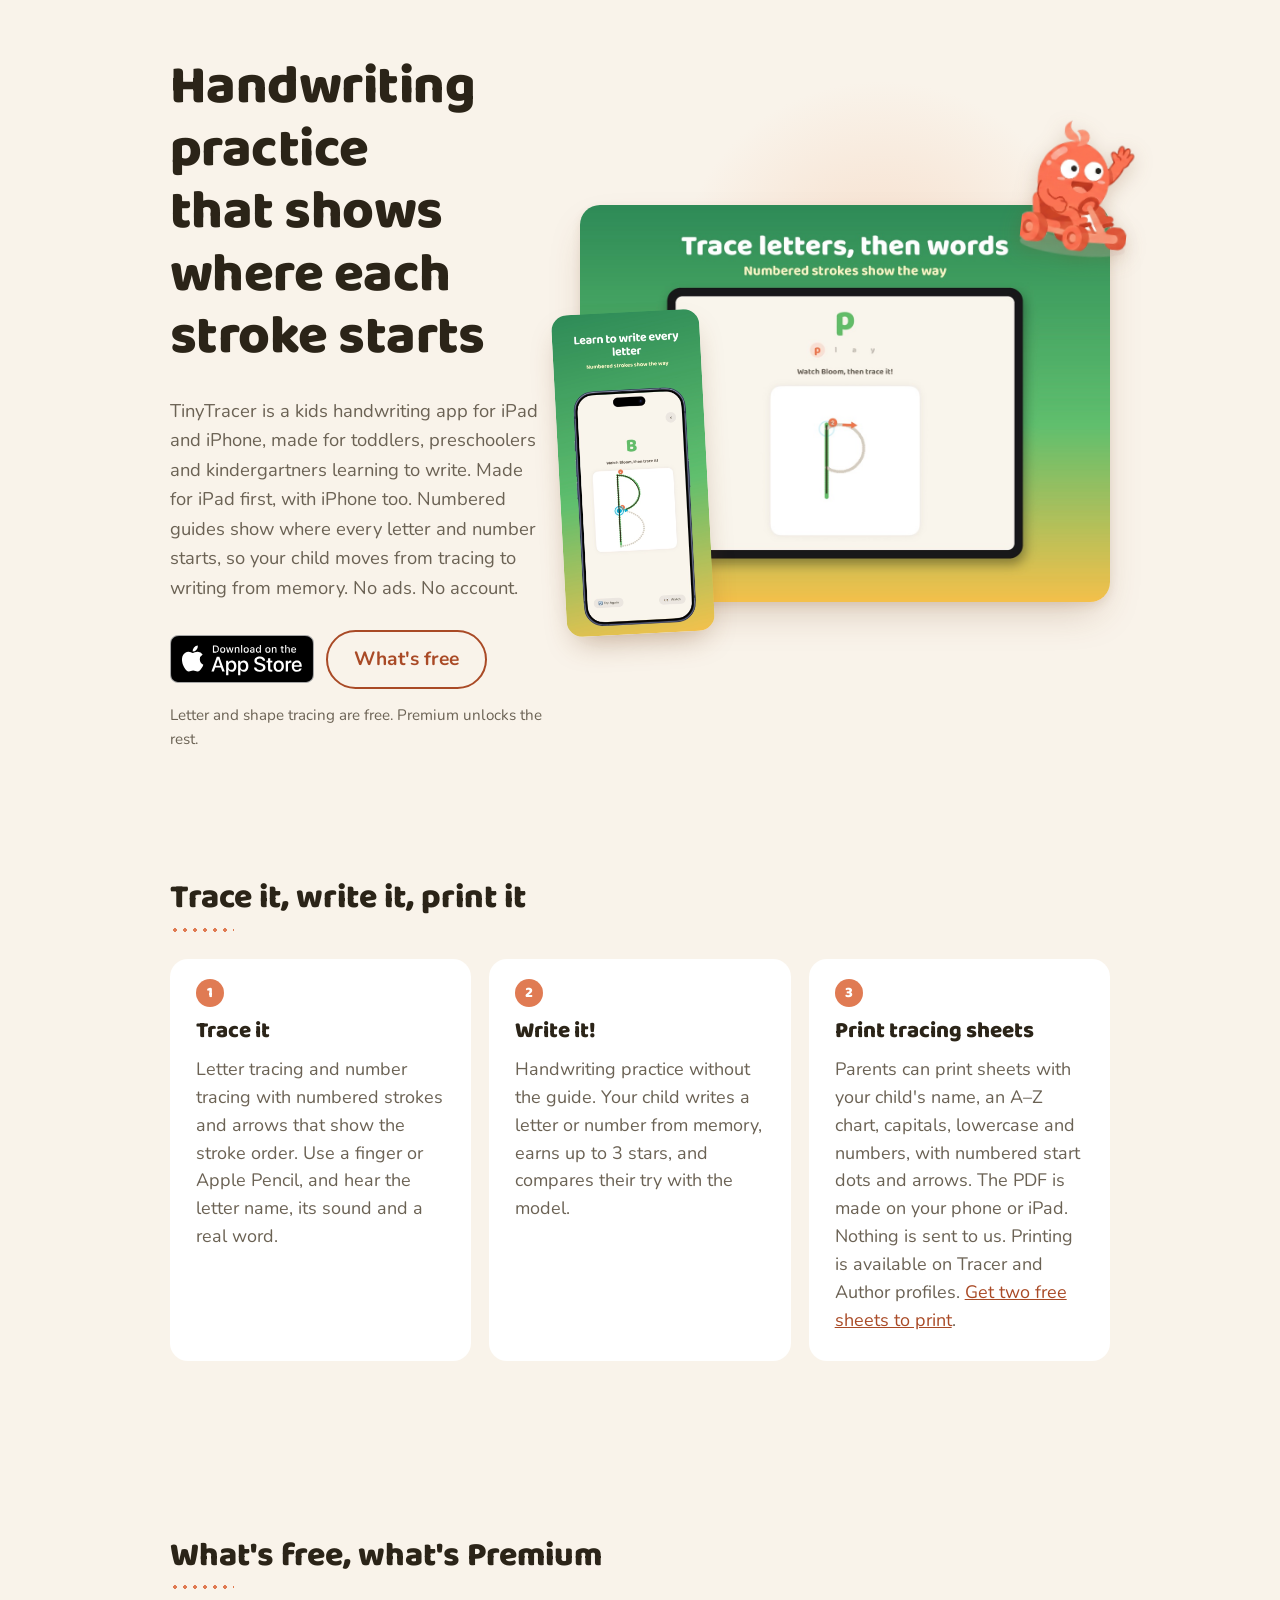
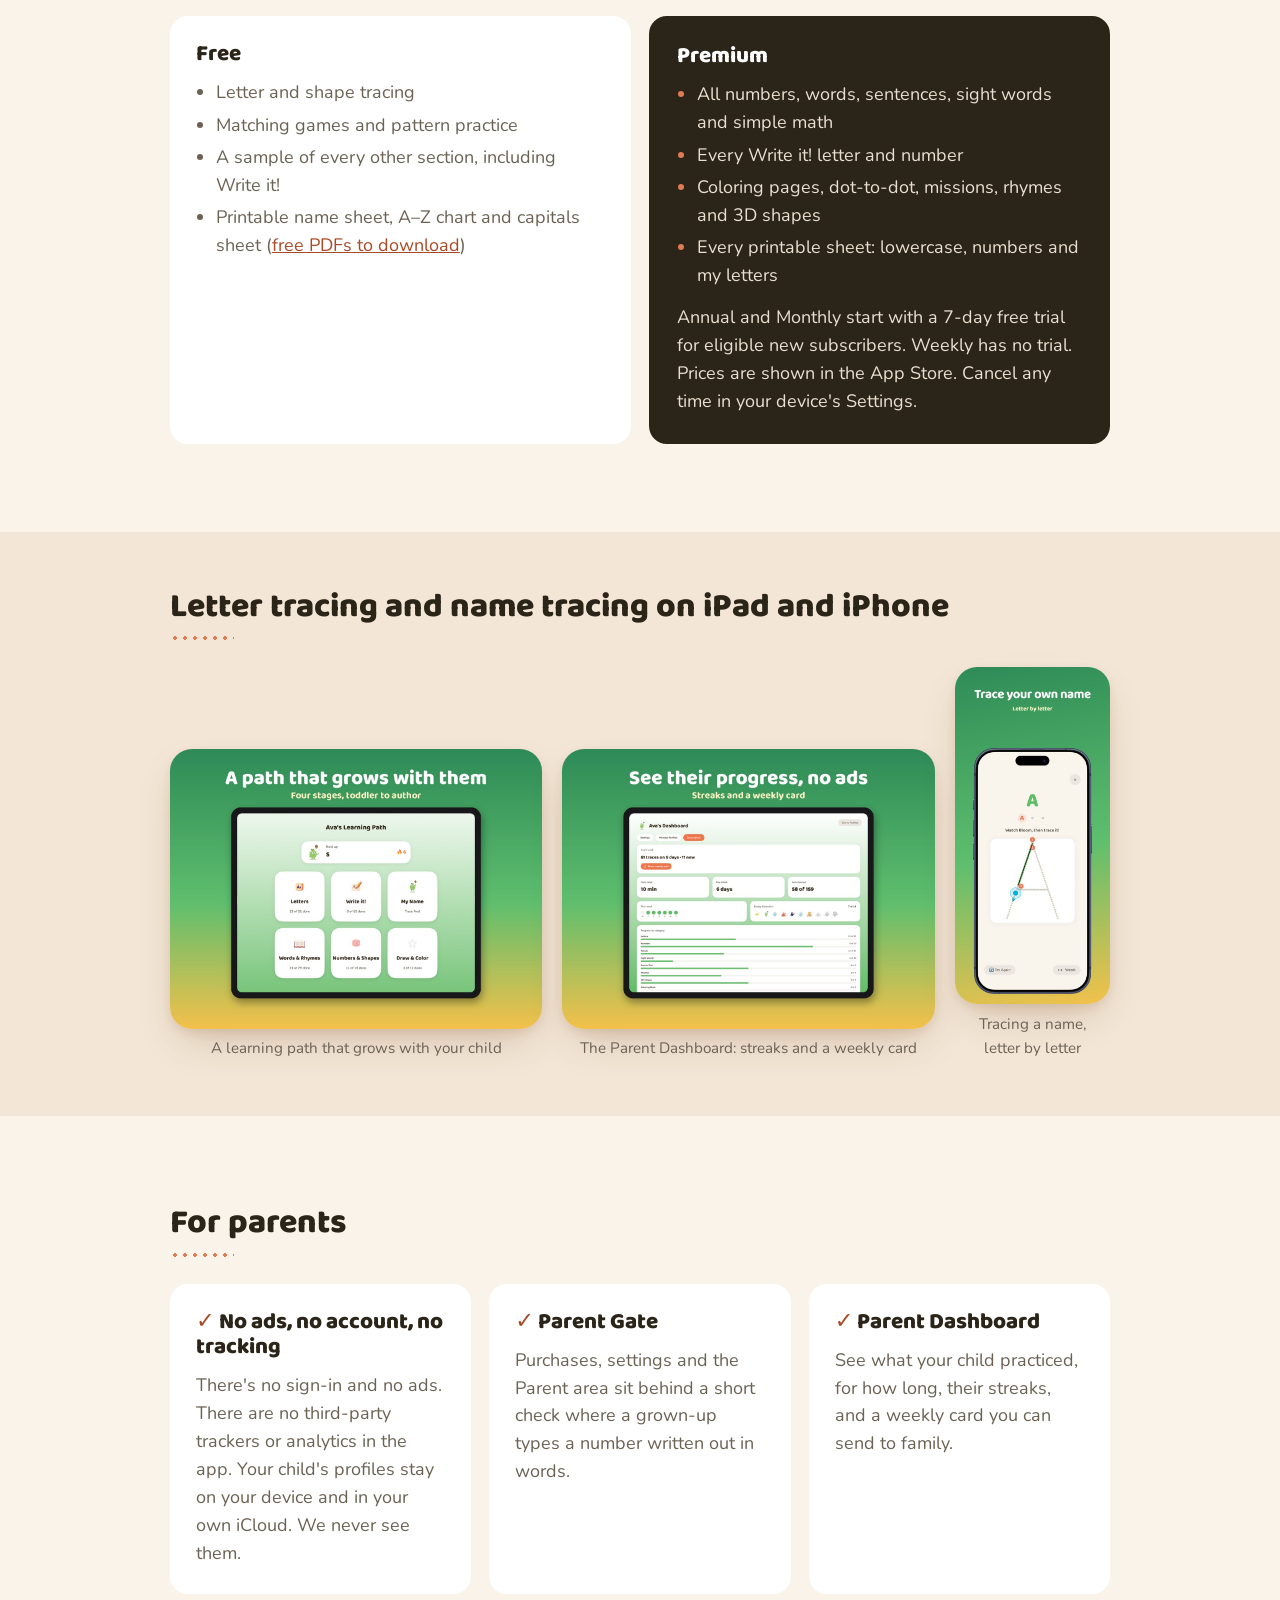
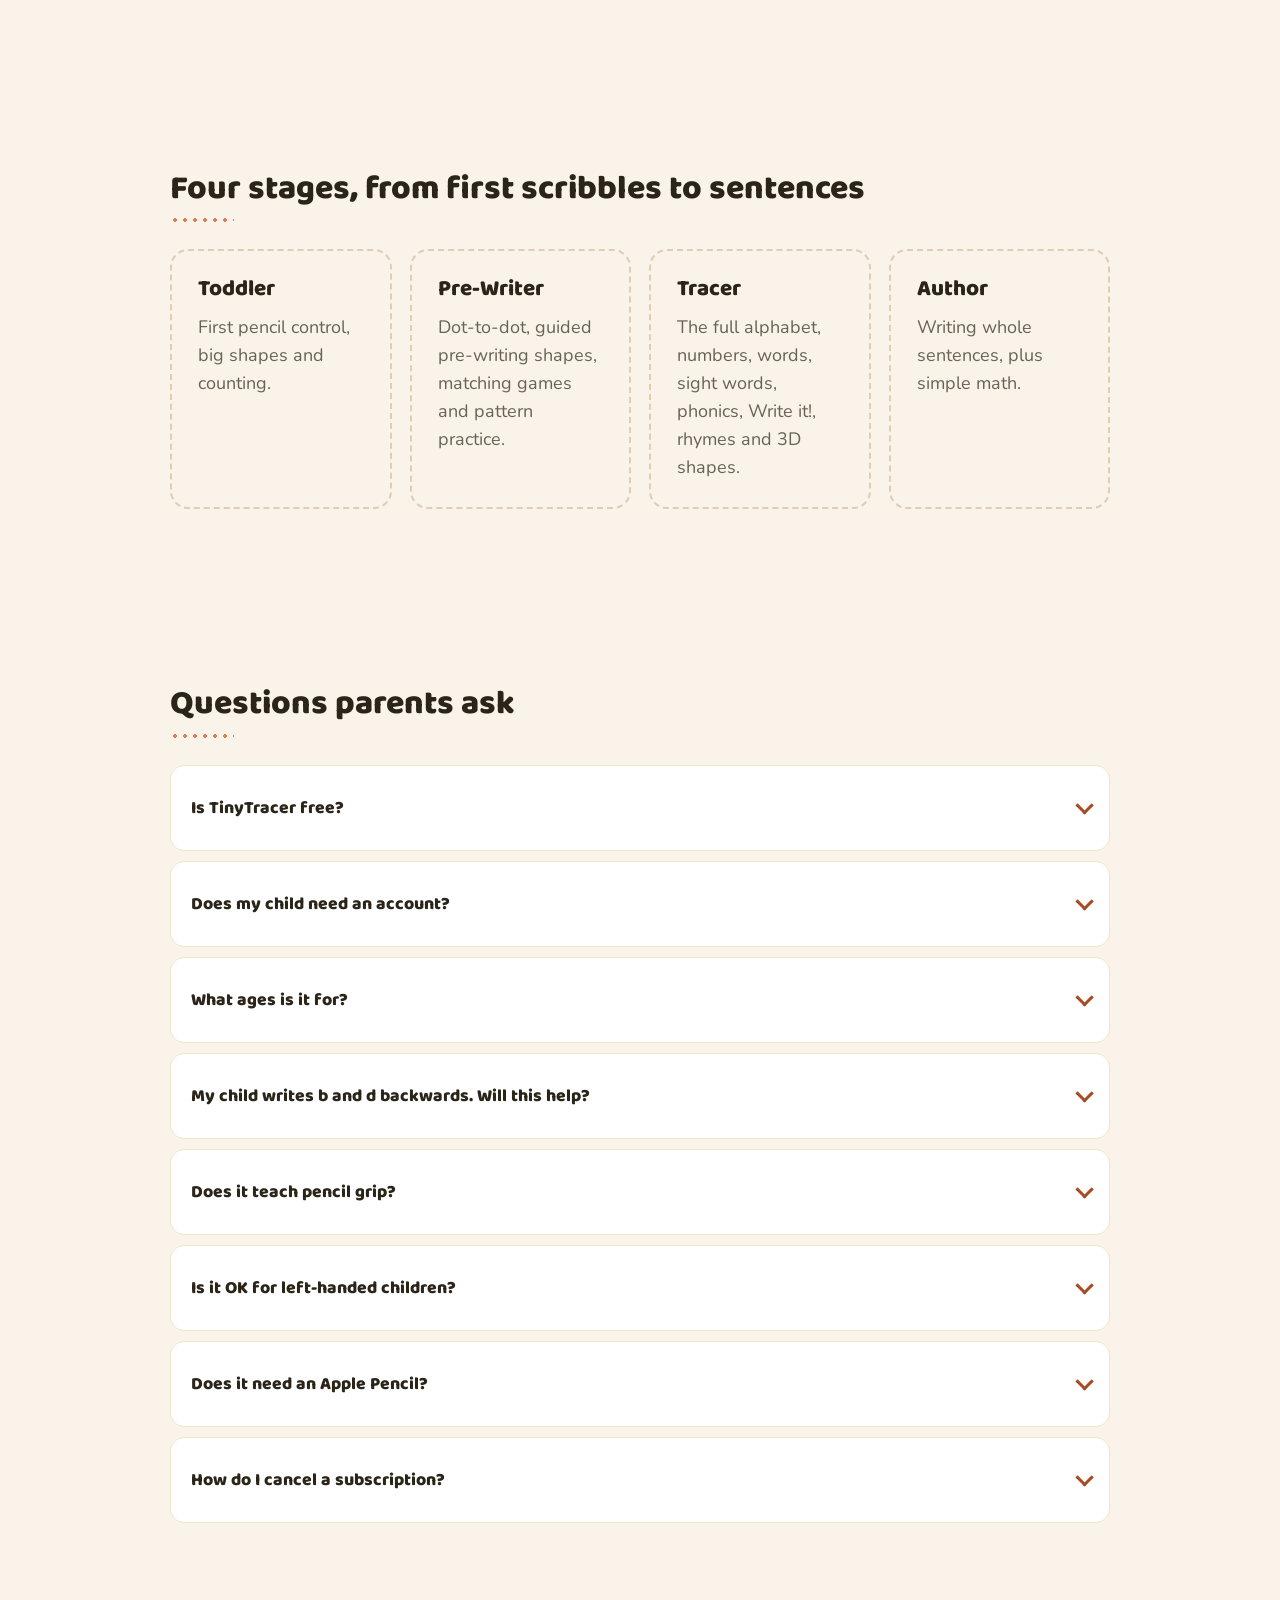
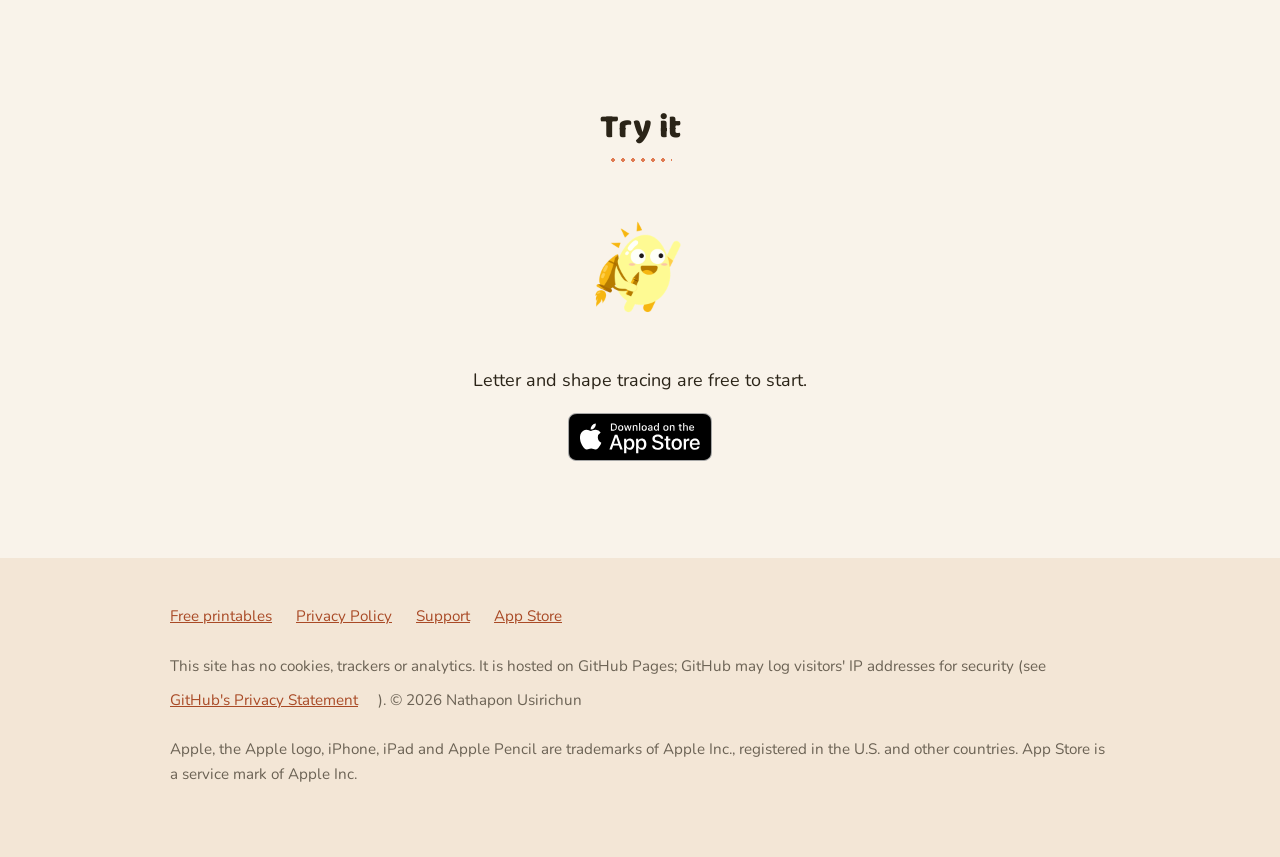
==== index.html @ d0580b0e "TinyTracer landing page and free printables Co-Authored-By: Claude Sonnet 5.5 <noreply@anthropic.com" ====
<!doctype html>
<html lang="en">
<head>
<meta charset="utf-8">
<meta name="viewport" content="width=device-width,initial-scale=1">
<title>Kids Handwriting &amp; Letter Tracing App for iPad | TinyTracer</title>
<meta name="description" content="Kids trace letters and numbers stroke by stroke, then write them from memory. Printable tracing sheets for parents. No ads, no account. iPad and iPhone.">
<link rel="canonical" href="https://nusirichun.github.io/tinytracer/">
<link rel="preload" href="fonts/Baloo2-ExtraBold.ttf" as="font" type="font/ttf" crossorigin>
<link rel="stylesheet" href="style.css">
<meta property="og:type" content="website">
<meta property="og:url" content="https://nusirichun.github.io/tinytracer/">
<meta property="og:title" content="TinyTracer: Kids Handwriting App">
<meta property="og:description" content="Handwriting practice for toddlers, preschool and kindergarten. Numbered stroke guides, write-from-memory, printable sheets. No ads, no account.">
<meta property="og:image" content="https://nusirichun.github.io/tinytracer/img/ipad-trace.jpg">
<meta name="twitter:card" content="summary_large_image">
<script type="application/ld+json">
{"@context":"https://schema.org","@type":"MobileApplication","name":"TinyTracer: Kids Handwriting","applicationCategory":"EducationalApplication","operatingSystem":"iOS, iPadOS","description":"A kids handwriting app: letter and number tracing with numbered stroke guides, write-from-memory practice, and printable tracing sheets. No ads, no account.","url":"https://nusirichun.github.io/tinytracer/","installUrl":"https://apps.apple.com/app/id6794721203","screenshot":["https://nusirichun.github.io/tinytracer/img/ipad-trace.jpg","https://nusirichun.github.io/tinytracer/img/ipad-home.jpg","https://nusirichun.github.io/tinytracer/img/ipad-dashboard.jpg"],"inLanguage":"en","offers":{"@type":"Offer","price":"0","priceCurrency":"USD"}}
</script>
</head>
<body>
<main class="wrap">

<header class="hero">
  <div>
    <h1>Handwriting practice that shows where each stroke starts</h1>
    <p class="sub">TinyTracer is a kids handwriting app for iPad and iPhone, made for toddlers, preschoolers and kindergartners learning to write. Made for iPad first, with iPhone too. Numbered guides show where every letter and number starts, so your child moves from tracing to writing from memory. No ads. No account.</p>
    <div class="ctas">
      <a class="badge" href="https://apps.apple.com/app/id6794721203"><img src="img/app-store-badge.svg" width="144" height="48" alt="Download on the App Store"></a>
      <a class="btn alt" href="#free">What's free</a>
    </div>
    <p class="note">Letter and shape tracing are free. Premium unlocks the rest.</p>
  </div>
  <div class="visual">
    <img class="ipad" src="img/ipad-trace.jpg" width="600" height="450" fetchpriority="high" alt="TinyTracer on iPad: tracing the letter p with numbered strokes">
    <img class="buddy" src="img/pip-wave.png" width="243" height="323" alt="Pip, a TinyTracer buddy, waving">
    <img class="phone" src="img/trace.jpg" width="140" height="304" alt="TinyTracer on iPhone: tracing the letter B">
  </div>
</header>

<section aria-labelledby="do">
  <h2 id="do">Trace it, write it, print it</h2>
  <div class="grid three steps">
    <div class="card"><h3>Trace it</h3><p>Letter tracing and number tracing with numbered strokes and arrows that show the stroke order. Use a finger or Apple Pencil, and hear the letter name, its sound and a real word.</p></div>
    <div class="card"><h3>Write it!</h3><p>Handwriting practice without the guide. Your child writes a letter or number from memory, earns up to 3 stars, and compares their try with the model.</p></div>
    <div class="card" id="sheets"><h3>Print tracing sheets</h3><p>Parents can print sheets with your child's name, an A–Z chart, capitals, lowercase and numbers, with numbered start dots and arrows. The PDF is made on your phone or iPad. Nothing is sent to us. Printing is available on Tracer and Author profiles. <a href="printables/">Get two free sheets to print</a>.</p></div>
  </div>
</section>

<section aria-labelledby="free">
  <h2 id="free">What's free, what's Premium</h2>
  <div class="grid two">
    <div class="card"><h3>Free</h3>
      <ul><li>Letter and shape tracing</li><li>Matching games and pattern practice</li><li>A sample of every other section, including Write it!</li><li>Printable name sheet, A–Z chart and capitals sheet (<a href="printables/">free PDFs to download</a>)</li></ul>
    </div>
    <div class="card premium"><h3>Premium</h3>
      <ul><li>All numbers, words, sentences, sight words and simple math</li><li>Every Write it! letter and number</li><li>Coloring pages, dot-to-dot, missions, rhymes and 3D shapes</li><li>Every printable sheet: lowercase, numbers and my letters</li></ul>
      <p>Annual and Monthly start with a 7-day free trial for eligible new subscribers. Weekly has no trial. Prices are shown in the App Store. Cancel any time in your device's Settings.</p>
    </div>
  </div>
</section>

<section aria-labelledby="see" class="band">
  <div class="wrap">
    <h2 id="see">Letter tracing and name tracing on iPad and iPhone</h2>
    <div class="shots wide">
      <figure><img src="img/ipad-home.jpg" width="600" height="450" loading="lazy" alt="TinyTracer on iPad: a child's learning path with letters, Write it!, my name, words, numbers and coloring"><figcaption>A learning path that grows with your child</figcaption></figure>
      <figure><img src="img/ipad-dashboard.jpg" width="600" height="450" loading="lazy" alt="TinyTracer Parent Dashboard on iPad: weekly card, streak and progress by category"><figcaption>The Parent Dashboard: streaks and a weekly card</figcaption></figure>
      <figure class="tall"><img src="img/name-trace.jpg" width="260" height="565" loading="lazy" alt="TinyTracer on iPhone: name tracing, letter by letter"><figcaption>Tracing a name, letter by letter</figcaption></figure>
    </div>
  </div>
</section>

<section aria-labelledby="parents">
  <h2 id="parents">For parents</h2>
  <div class="grid three ticks">
    <div class="card"><h3>No ads, no account, no tracking</h3><p>There's no sign-in and no ads. There are no third-party trackers or analytics in the app. Your child's profiles stay on your device and in your own iCloud. We never see them.</p></div>
    <div class="card"><h3>Parent Gate</h3><p>Purchases, settings and the Parent area sit behind a short check where a grown-up types a number written out in words.</p></div>
    <div class="card"><h3>Parent Dashboard</h3><p>See what your child practiced, for how long, their streaks, and a weekly card you can send to family.</p></div>
  </div>
</section>

<section aria-labelledby="stages">
  <h2 id="stages">Four stages, from first scribbles to sentences</h2>
  <div class="grid four dashed">
    <div class="card"><h3>Toddler</h3><p>First pencil control, big shapes and counting.</p></div>
    <div class="card"><h3>Pre-Writer</h3><p>Dot-to-dot, guided pre-writing shapes, matching games and pattern practice.</p></div>
    <div class="card"><h3>Tracer</h3><p>The full alphabet, numbers, words, sight words, phonics, Write it!, rhymes and 3D shapes.</p></div>
    <div class="card"><h3>Author</h3><p>Writing whole sentences, plus simple math.</p></div>
  </div>
</section>

<section aria-labelledby="faq">
  <h2 id="faq">Questions parents ask</h2>
  <details><summary>Is TinyTracer free?</summary><p>Letter and shape tracing, matching games and pattern practice are free, with a free sample of every other section. Premium unlocks the rest.</p></details>
  <details><summary>Does my child need an account?</summary><p>No. There is no sign-in. Profiles stay on your device and, if you use iCloud, in your own iCloud account.</p></details>
  <details><summary>What ages is it for?</summary><p>Kids learning their first letters, roughly toddler through kindergarten, with four stages from first scribbles to sentences. Some older kids who are still practicing letter formation enjoy it too, though the style is bright and playful, so very confident writers may find it too easy. The App Store lists TinyTracer as Made for Ages 0–5, which is Apple's Kids category label.</p></details>
  <details><summary>My child writes b and d backwards. Will this help?</summary><p>We can't promise it will fix it. Every letter starts at a numbered dot with an arrow, so b and d start in different places each time. Many young children reverse letters. If you're worried, ask their teacher or doctor.</p></details>
  <details><summary>Does it teach pencil grip?</summary><p>No. A finger or Apple Pencil on glass isn't the same as a pencil on paper. That's one reason the printable sheets exist: print one and practice with a real pencil.</p></details>
  <details><summary>Is it OK for left-handed children?</summary><p>Tracing works with either hand. A left-handed layout isn't in the app yet, and it's planned for a later update.</p></details>
  <details><summary>Does it need an Apple Pencil?</summary><p>No. A finger works. Apple Pencil works on iPad if you have one.</p></details>
  <details><summary>How do I cancel a subscription?</summary><p>In the Settings app, tap your name, then Subscriptions, then TinyTracer. Subscriptions are managed by Apple.</p></details>
</section>

<section class="closing" aria-labelledby="try">
  <h2 id="try">Try it</h2>
  <img class="buddy-closing" src="img/sunny.png" width="160" height="160" loading="lazy" alt="Sunny, a TinyTracer buddy">
  <p>Letter and shape tracing are free to start.</p>
  <a class="badge" href="https://apps.apple.com/app/id6794721203"><img src="img/app-store-badge.svg" width="144" height="48" alt="Download on the App Store"></a>
</section>

</main>
<footer>
  <div class="wrap">
    <a href="printables/">Free printables</a>
    <a href="https://nusirichun.github.io/tinytracer-legal/">Privacy Policy</a>
    <a href="https://nusirichun.github.io/tinytracer-legal/support.html">Support</a>
    <a href="https://apps.apple.com/app/id6794721203">App Store</a>
    <p>This site has no cookies, trackers or analytics. It is hosted on GitHub Pages; GitHub may log visitors' IP addresses for security (see <a href="https://docs.github.com/site-policy/privacy-policies/github-general-privacy-statement">GitHub's Privacy Statement</a>). © 2026 Nathapon Usirichun</p>
    <p>Apple, the Apple logo, iPhone, iPad and Apple Pencil are trademarks of Apple Inc., registered in the U.S. and other countries. App Store is a service mark of Apple Inc.</p>
  </div>
</footer>
</body>
</html>
---- style.css ----
@font-face{font-family:Baloo;src:url(fonts/Baloo2-ExtraBold.ttf);font-weight:800;font-display:swap}
@font-face{font-family:Nunito;src:url(fonts/Nunito-Regular.ttf);font-weight:400;font-display:swap}
@font-face{font-family:Nunito;src:url(fonts/Nunito-Bold.ttf);font-weight:700;font-display:swap}
:root{--cream:#f9f3ea;--coral:#e07b53;--coral-ink:#a94a26;--ink:#2b2418;--muted:#6b6254;--card:#fff;--tint:#f3e6d6}
*{box-sizing:border-box}
body{margin:0;background:var(--cream);color:var(--ink);font:400 18px/1.6 Nunito,system-ui,sans-serif}
h1,h2,h3{font-family:Baloo,system-ui,sans-serif;font-weight:800;line-height:1.15;margin:0 0 .5em}
h1{font-size:clamp(2.1rem,7vw,3.4rem);text-wrap:balance;letter-spacing:-.01em}
h2{font-size:clamp(1.5rem,4vw,2.1rem);margin-bottom:.8em;text-wrap:balance}
h2::after{content:"";display:block;width:64px;height:4px;margin-top:10px;background:radial-gradient(circle,var(--coral) 1.6px,transparent 2px) 0 0/10px 4px repeat-x}
h3{font-size:1.4rem}
a{color:var(--coral-ink)}
a:focus-visible,summary:focus-visible{outline:3px solid var(--coral-ink);outline-offset:3px;border-radius:8px}
.wrap{max-width:980px;margin:0 auto;padding:0 20px}
section{padding:clamp(48px,8vw,88px) 0}
.hero{position:relative;display:grid;gap:32px;align-items:center;padding:56px 0 40px}
.hero::after{content:"";position:absolute;z-index:-1;right:2%;top:10%;width:min(420px,70vw);aspect-ratio:1;border-radius:50%;background:radial-gradient(circle,#f6dcc8 0%,rgba(249,243,234,0) 70%)}
@media(min-width:800px){.hero{grid-template-columns:5fr 7fr}}
.sub{font-size:1.15rem;color:var(--muted);max-width:34em;margin:0 0 28px;text-wrap:balance}
.note{margin:14px 0 0;font-size:.95rem;color:var(--muted)}
.ctas{display:flex;flex-wrap:wrap;gap:12px;margin-top:8px}
.btn{display:inline-block;background:var(--coral);color:var(--ink);font-weight:700;font-size:1.2rem;text-decoration:none;padding:12px 26px;min-height:48px;border-radius:999px}
.btn.alt{background:transparent;color:var(--coral-ink);border:2px solid var(--coral-ink)}
@media(max-width:480px){.btn{display:block;text-align:center;width:100%}}
.shot,.shots img{box-shadow:0 1px 0 rgba(255,255,255,.4) inset,0 18px 40px -12px rgba(120,70,30,.28),0 4px 10px rgba(120,70,30,.10)}
.visual{position:relative;justify-self:center;width:100%;max-width:560px}
.ipad{display:block;width:100%;height:auto;border-radius:20px;box-shadow:0 1px 0 rgba(255,255,255,.4) inset,0 18px 40px -12px rgba(120,70,30,.28),0 4px 10px rgba(120,70,30,.10)}
.phone{position:absolute;left:-4%;bottom:-8%;width:28%;height:auto;border-radius:16px;box-shadow:0 14px 30px -10px rgba(120,70,30,.4);transform:rotate(-3deg)}
.shot{width:100%;max-width:300px;height:auto;border-radius:28px;justify-self:center;transform:rotate(2deg)}
@media(max-width:799px){.visual{max-width:440px;margin-bottom:24px}}
.grid{display:grid;gap:18px}
@media(min-width:700px) and (max-width:979px){.grid.four{grid-template-columns:1fr 1fr}}
@media(min-width:700px){.grid.two{grid-template-columns:1fr 1fr}.grid.three{grid-template-columns:repeat(3,1fr)}.grid.four{grid-template-columns:repeat(4,1fr)}}
.card{background:var(--card);border-radius:18px;padding:26px}
.card p,.card ul{margin:0;color:var(--muted);line-height:1.55}
.card ul{padding-left:1.1em}
.card li{margin:.25em 0}
.card ul+p{margin-top:14px}
.premium{background:var(--ink);color:#f9f3ea;border:2px solid var(--ink)}.premium h3{color:#fff}.premium p,.premium ul{color:#e9dfd0}.premium li::marker{color:var(--coral)}.premium a{color:#f4b393}
.steps{counter-reset:step}
.steps .card{counter-increment:step;position:relative;padding-top:60px}
.steps .card::before{content:counter(step);position:absolute;top:20px;left:26px;width:28px;height:28px;border-radius:50%;background:var(--coral);color:#fff;font:800 15px/28px Baloo,sans-serif;text-align:center}
.ticks h3::before{content:"✓ ";color:var(--coral-ink)}
.dashed .card{background:transparent;border:2px dashed #e0cdb4}
.band{background:var(--tint);margin:0 calc(50% - 50vw);padding:56px calc(50vw - 50%)}
.band .wrap{padding:0}
body{overflow-x:clip}
.shots{display:flex;gap:20px;flex-wrap:wrap;justify-content:center}
.shots{margin-top:20px}
.shots.wide{align-items:flex-end}.shots.wide figure{max-width:440px}@media(min-width:760px){.shots.wide{flex-wrap:nowrap}.shots.wide figure{flex:3 1 0;max-width:none}.shots.wide figure.tall{flex:1.25 1 0}}
.shots figure{margin:0;max-width:260px;text-align:center;font-size:.95rem;color:var(--muted);text-wrap:balance}
.shots img{width:100%;height:auto;border-radius:22px}
@media(max-width:600px){.shots{flex-wrap:nowrap;overflow-x:auto;scroll-snap-type:x mandatory;justify-content:flex-start;padding-bottom:8px}.shots figure{flex:0 0 75%;scroll-snap-align:center}}
details{background:var(--card);border:1px solid #efe4d4;border-radius:14px;padding:14px 20px;margin:10px 0}
summary{min-height:56px;list-style:none;display:flex;justify-content:space-between;align-items:center;cursor:pointer;font-family:Baloo,sans-serif;font-weight:800;font-size:1.1rem}
summary::-webkit-details-marker{display:none}
summary::after{content:"";flex:none;width:10px;height:10px;margin-left:12px;border-right:3px solid var(--coral-ink);border-bottom:3px solid var(--coral-ink);transform:rotate(45deg) translateY(-3px)}
details[open] summary::after{transform:rotate(-135deg)}
details[open]{border-color:var(--coral)}
details p{margin:10px 0 0;color:var(--muted)}
.closing{text-align:center}
.closing h2::after{margin-left:auto;margin-right:auto}
footer{padding:36px 0 56px;color:var(--muted);font-size:.95rem;background:var(--tint)}
footer a{display:inline-block;padding:10px 0;margin-right:20px}
@media(prefers-reduced-motion:no-preference){
  .btn{transition:transform .15s,box-shadow .15s}
  .btn:focus-visible{outline:3px solid var(--ink);outline-offset:3px}
  .btn:hover{transform:translateY(-2px);box-shadow:0 6px 16px -6px rgba(169,74,38,.5)}
  .visual{animation:float 6s ease-in-out infinite}
  @keyframes float{50%{transform:translateY(-6px)}}
  h2::after{animation:trace 1.2s ease-out both}
  @keyframes trace{from{width:0}}
}
@media(max-width:759px){.shots.wide{align-items:flex-start}.shots.wide figure.tall{flex-basis:45%}}

.buddy{position:absolute;right:-4%;top:-22%;width:20%;height:auto;transform:rotate(6deg);filter:drop-shadow(0 6px 10px rgba(120,70,30,.25))}
.buddy-closing{display:block;margin:0 auto 8px;width:160px;height:auto}
@media(max-width:799px){.visual{padding-top:64px}.buddy{top:0;right:3%;width:20%}.phone{left:0;bottom:-6%;width:26%}}

.hero.single{display:block;padding-bottom:8px}
.sheet-section{padding-top:32px}
.sheet img{display:block;width:100%;height:auto;border-radius:12px;border:1px solid #efe4d4;margin-bottom:16px}
.sheet .ctas{margin-top:16px}
.sheet p{margin-bottom:0}

.badge{display:inline-block;line-height:0;border-radius:8px}.badge img{display:block;height:48px;width:auto}
.ctas .badge{align-self:center}
@media(max-width:480px){.ctas .badge{align-self:flex-start}}
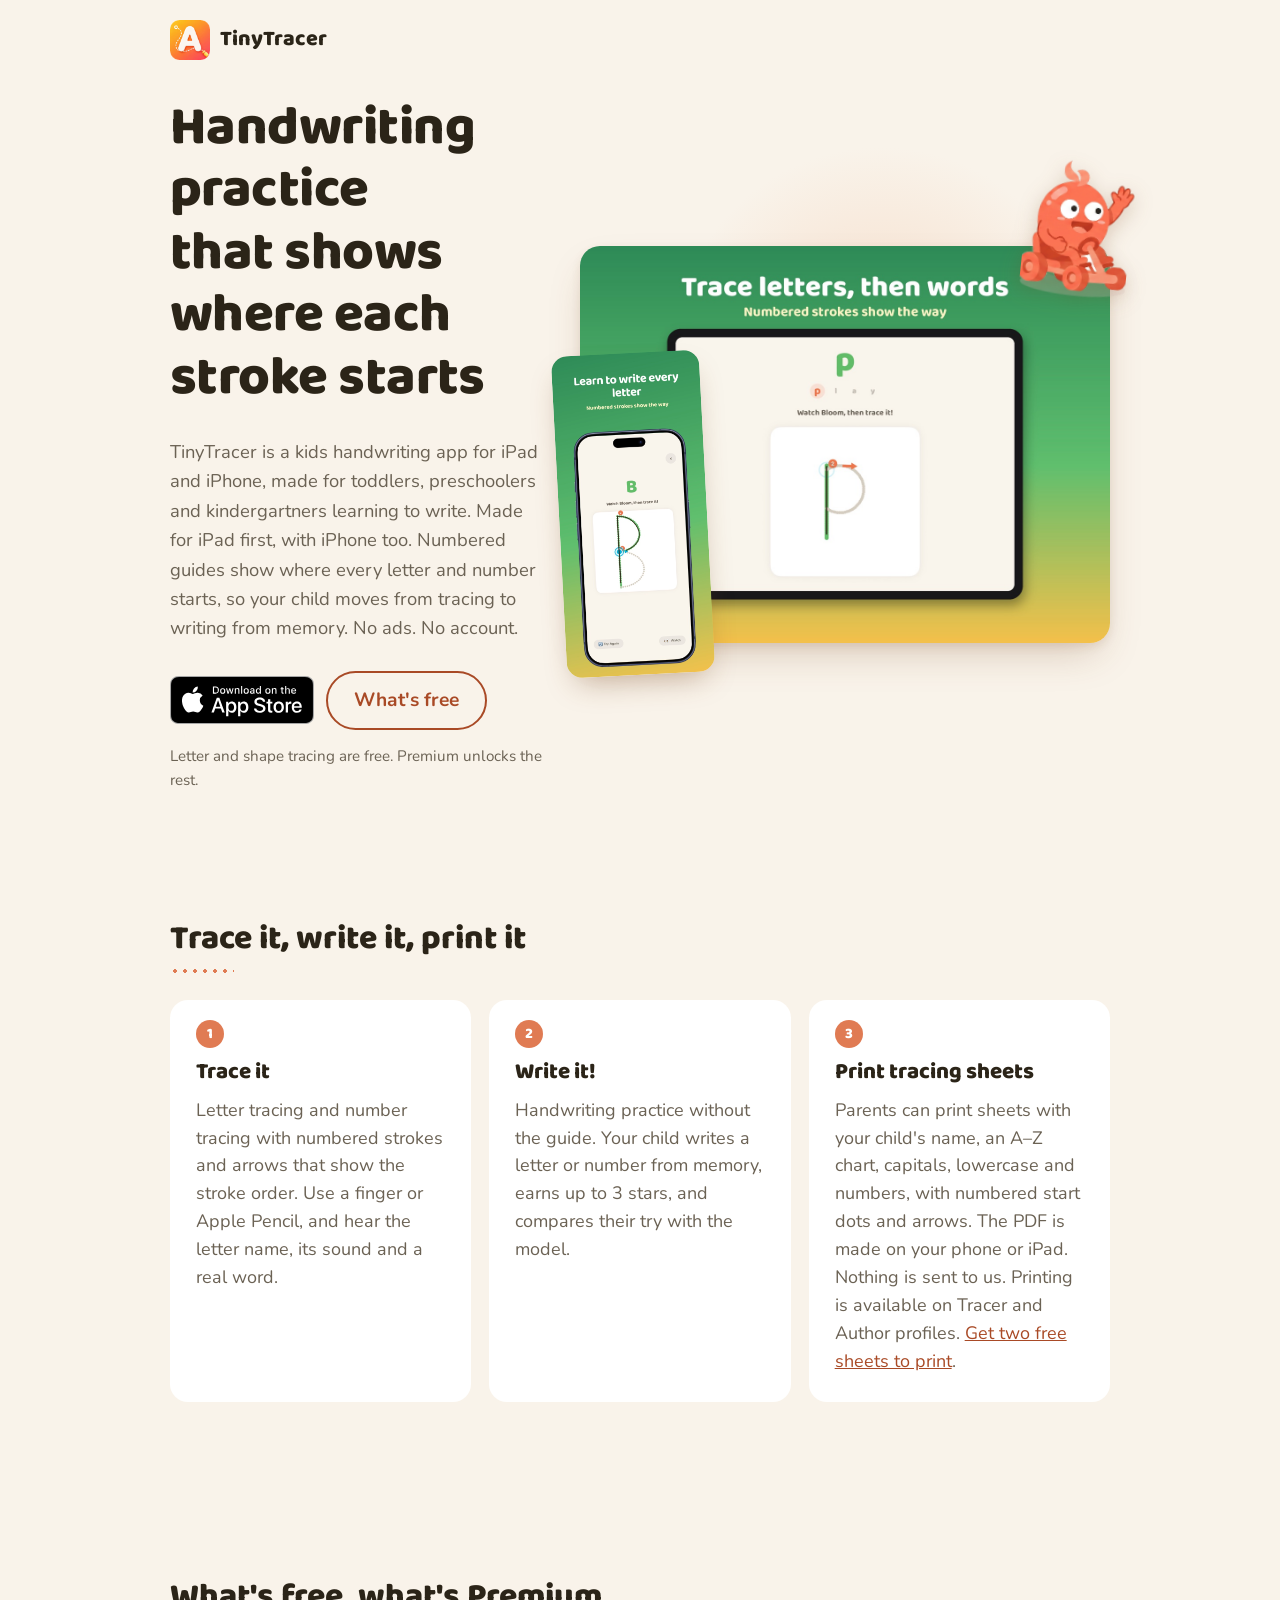
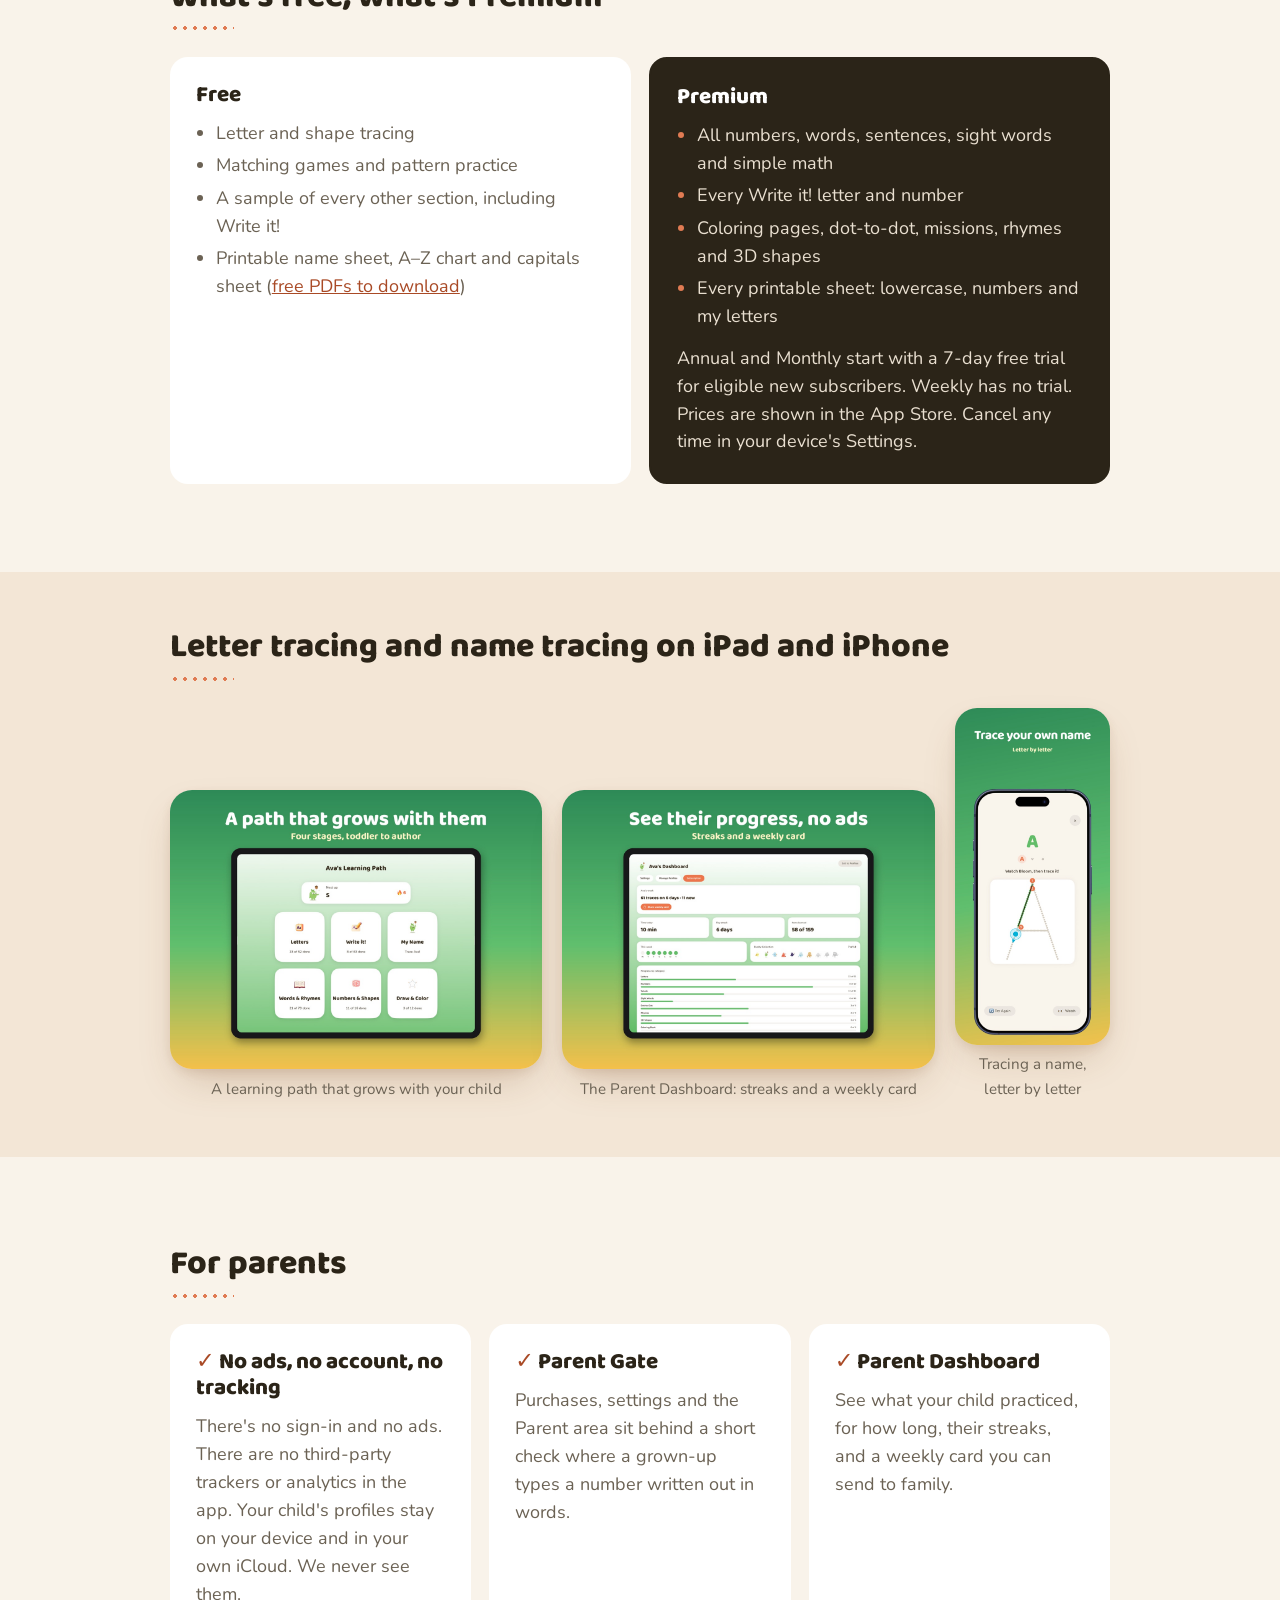
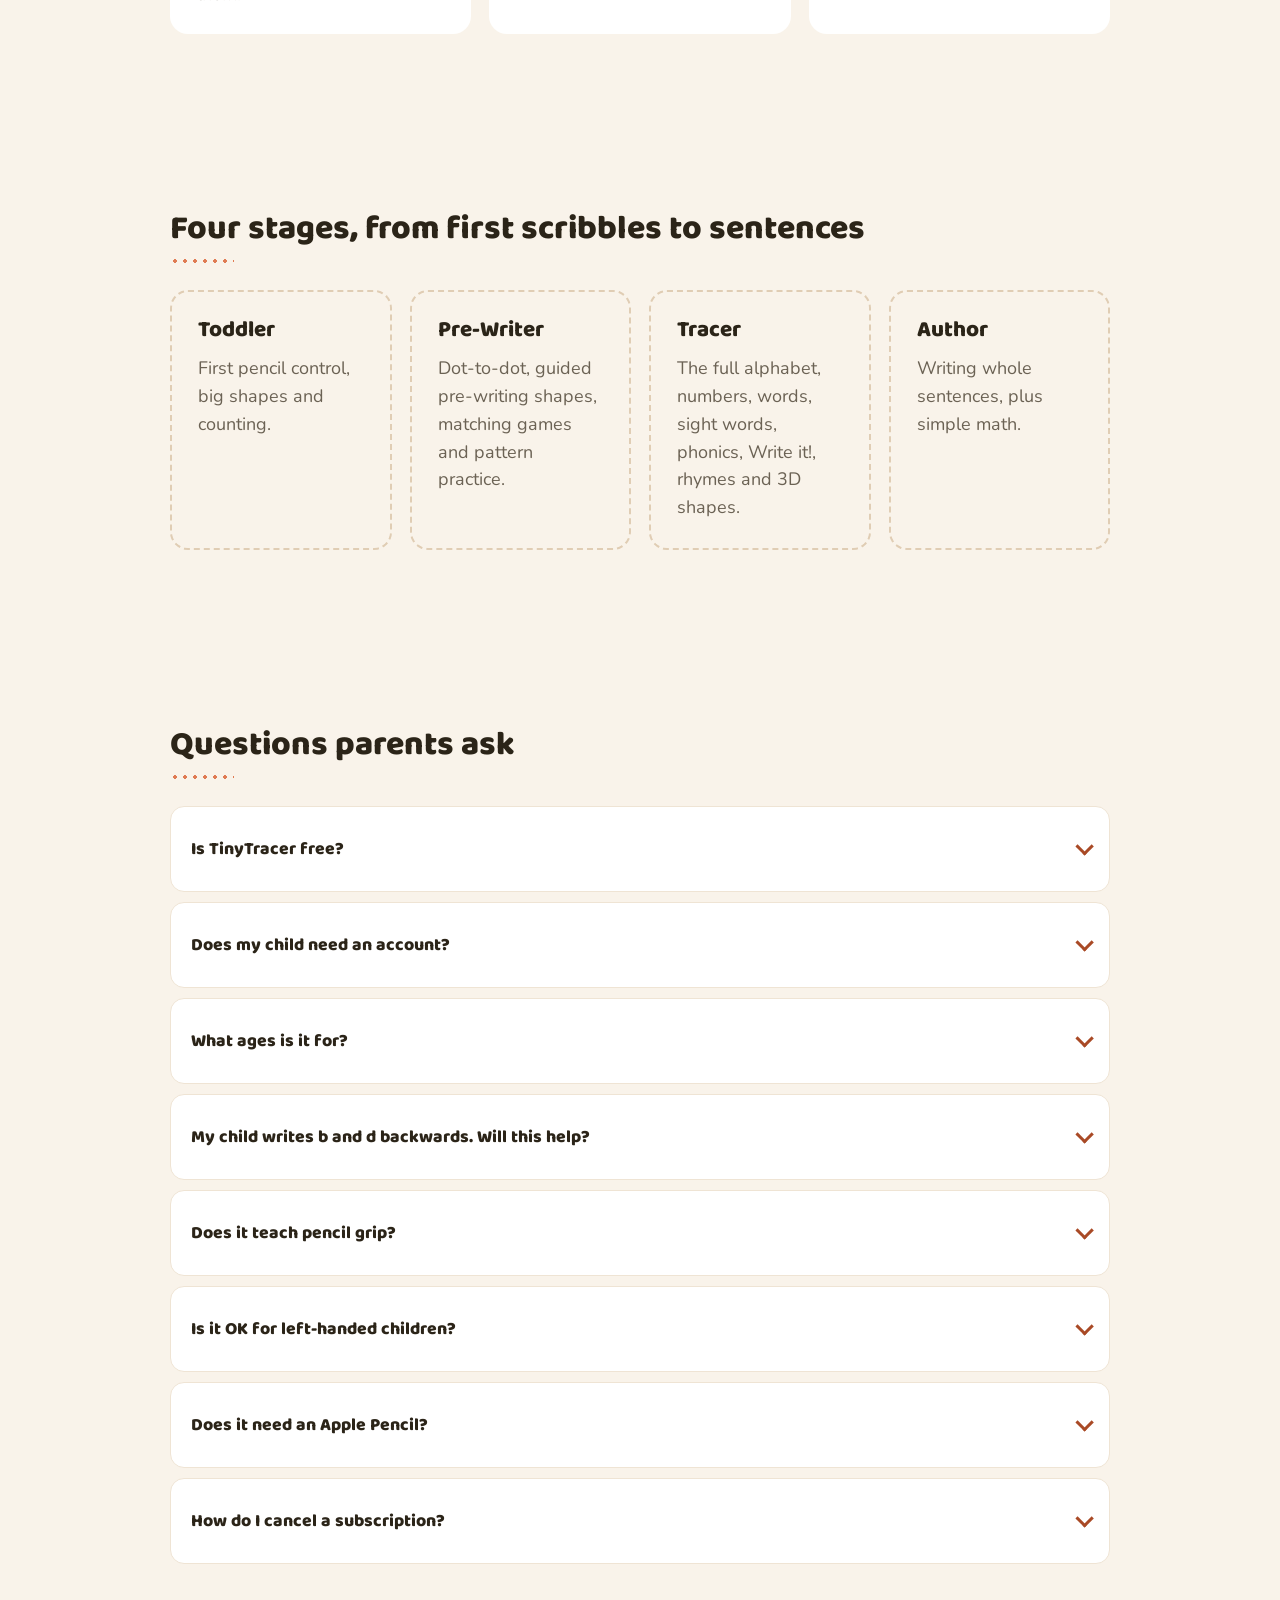
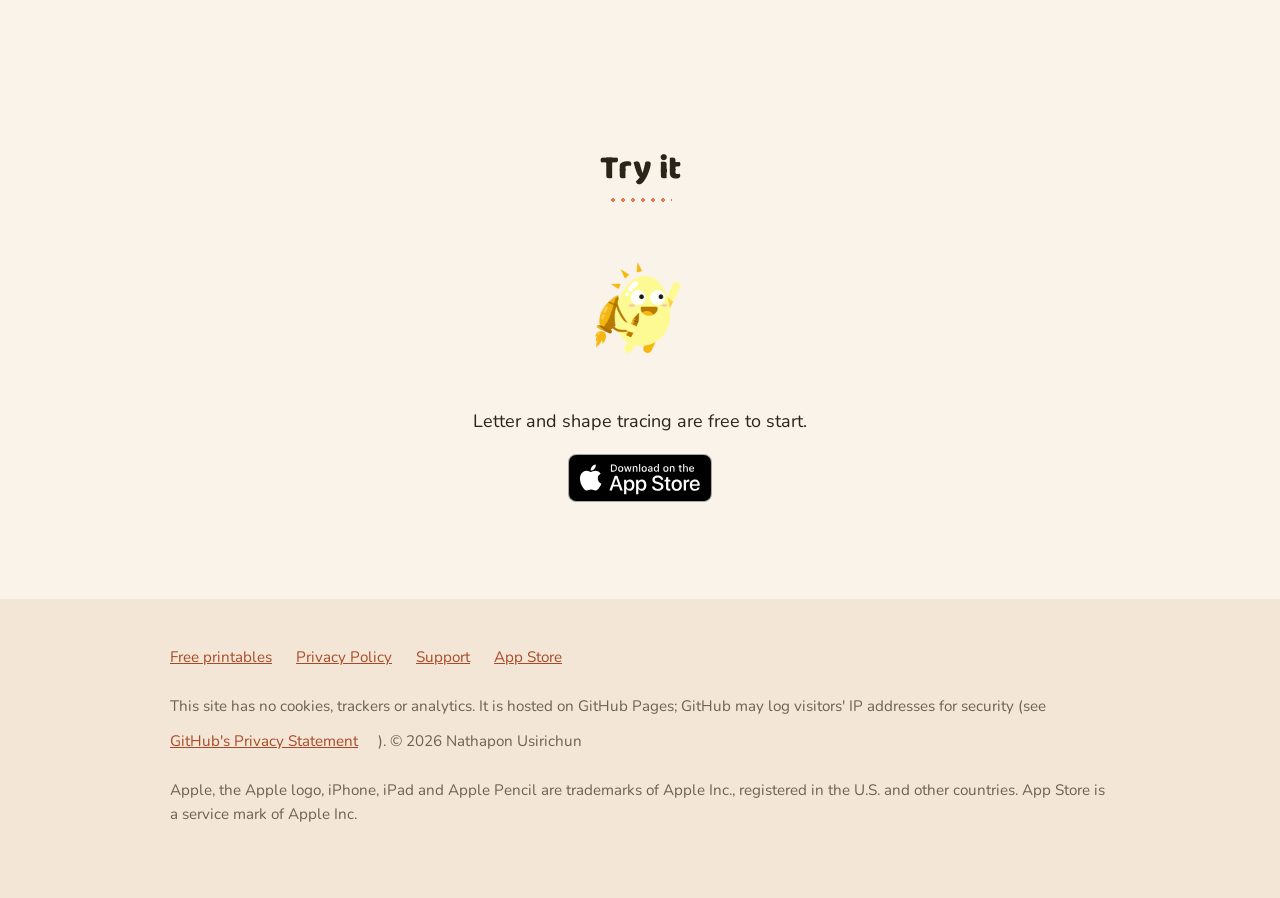
==== commit 9ec30dfc: "Add app icon, favicon, touch icon, share image, App Store badge Co-Authored-By: Claude Sonnet 5.5 <n" ====
--- a/index.html
+++ b/index.html
@@ -7,19 +7,26 @@
 <meta name="description" content="Kids trace letters and numbers stroke by stroke, then write them from memory. Printable tracing sheets for parents. No ads, no account. iPad and iPhone.">
 <link rel="canonical" href="https://nusirichun.github.io/tinytracer/">
 <link rel="preload" href="fonts/Baloo2-ExtraBold.ttf" as="font" type="font/ttf" crossorigin>
-<link rel="stylesheet" href="style.css">
+<link rel="icon" href="favicon-32.png" type="image/png" sizes="32x32">
+<link rel="apple-touch-icon" href="apple-touch-icon.png">
+<link rel="stylesheet" href="style.css?v=2">
 <meta property="og:type" content="website">
 <meta property="og:url" content="https://nusirichun.github.io/tinytracer/">
 <meta property="og:title" content="TinyTracer: Kids Handwriting App">
 <meta property="og:description" content="Handwriting practice for toddlers, preschool and kindergarten. Numbered stroke guides, write-from-memory, printable sheets. No ads, no account.">
-<meta property="og:image" content="https://nusirichun.github.io/tinytracer/img/ipad-trace.jpg">
+<meta property="og:image" content="https://nusirichun.github.io/tinytracer/img/og-image.png">
+<meta property="og:image:width" content="1200">
+<meta property="og:image:height" content="630">
+<meta property="og:image:alt" content="TinyTracer app icon and an iPad tracing the letter p">
 <meta name="twitter:card" content="summary_large_image">
+<meta name="twitter:image" content="https://nusirichun.github.io/tinytracer/img/og-image.png">
 <script type="application/ld+json">
 {"@context":"https://schema.org","@type":"MobileApplication","name":"TinyTracer: Kids Handwriting","applicationCategory":"EducationalApplication","operatingSystem":"iOS, iPadOS","description":"A kids handwriting app: letter and number tracing with numbered stroke guides, write-from-memory practice, and printable tracing sheets. No ads, no account.","url":"https://nusirichun.github.io/tinytracer/","installUrl":"https://apps.apple.com/app/id6794721203","screenshot":["https://nusirichun.github.io/tinytracer/img/ipad-trace.jpg","https://nusirichun.github.io/tinytracer/img/ipad-home.jpg","https://nusirichun.github.io/tinytracer/img/ipad-dashboard.jpg"],"inLanguage":"en","offers":{"@type":"Offer","price":"0","priceCurrency":"USD"}}
 </script>
 </head>
 <body>
 <main class="wrap">
+<a class="brand" href="./"><img src="img/app-icon-128.png" width="40" height="40" alt=""><span>TinyTracer</span></a>
 
 <header class="hero">
   <div>
--- a/style.css
+++ b/style.css
@@ -86,3 +86,5 @@
 .badge{display:inline-block;line-height:0;border-radius:8px}.badge img{display:block;height:48px;width:auto}
 .ctas .badge{align-self:center}
 @media(max-width:480px){.ctas .badge{align-self:flex-start}}
+.brand{display:inline-flex;align-items:center;gap:10px;margin-top:20px;text-decoration:none;color:var(--ink);font:800 1.35rem/1 Baloo,system-ui,sans-serif}.brand img{display:block;width:40px;height:40px}
+.hero{padding-top:28px}
